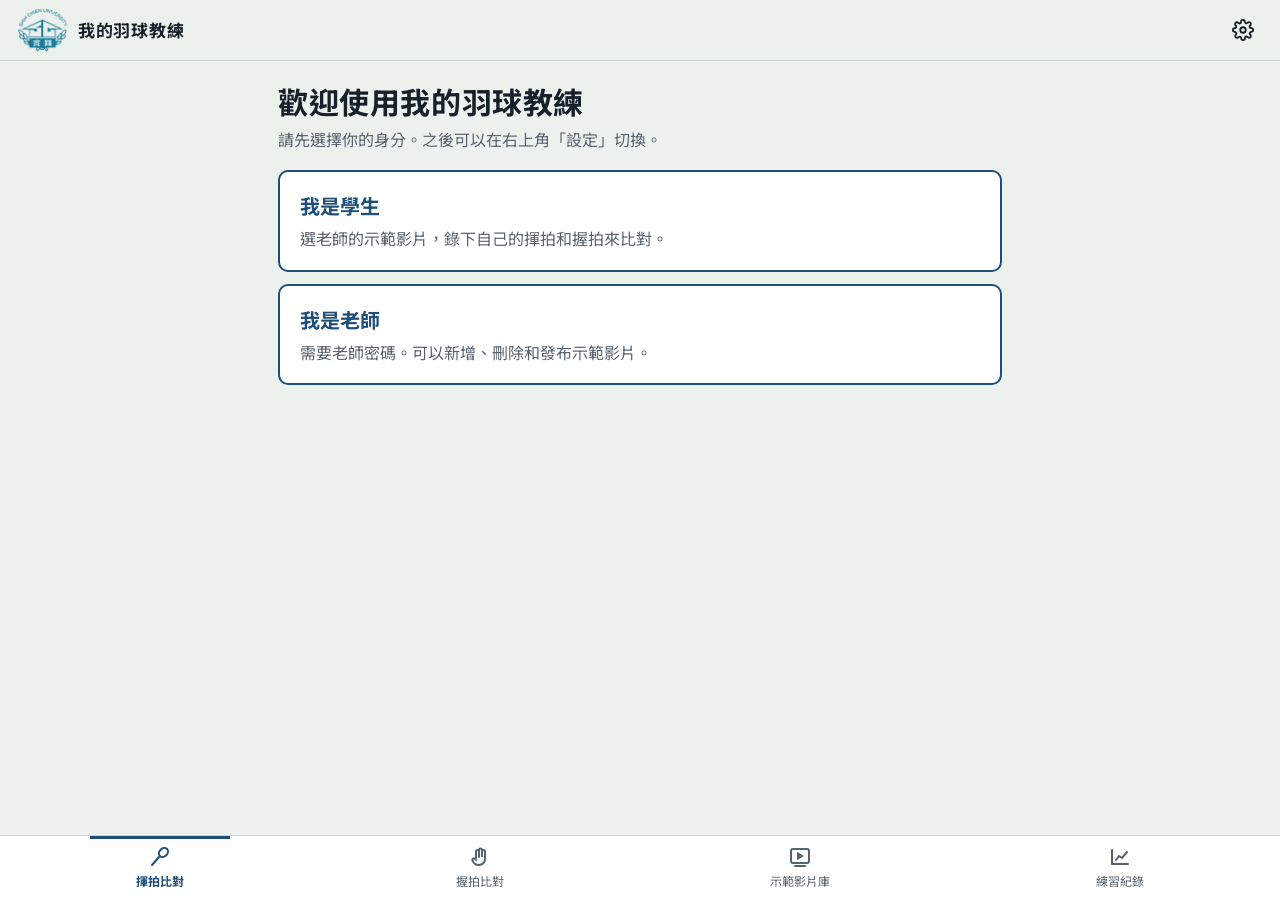
==== index.html @ 2dd499fa "Add files via upload" ====
<!doctype html>
<html lang="zh-Hant-TW">
<head>
  <meta charset="utf-8">
  <meta name="viewport" content="width=device-width, initial-scale=1, viewport-fit=cover">
  <meta name="theme-color" content="#EDF1EE">
  <meta name="description" content="拍下你的揮拍與握拍，和老師的示範逐一比對角度、速度與位置。">
  <title>我的羽球教練</title>
  <link rel="manifest" href="manifest.webmanifest">
  <link rel="icon" type="image/png" href="icons/icon-192.png">
  <link rel="apple-touch-icon" href="icons/apple-touch-icon.png">
  <meta name="apple-mobile-web-app-capable" content="yes">
  <meta name="mobile-web-app-capable" content="yes">
  <meta name="apple-mobile-web-app-title" content="我的羽球教練">
  <meta name="apple-mobile-web-app-status-bar-style" content="default">
  <link rel="preconnect" href="https://fonts.googleapis.com">
  <link rel="preconnect" href="https://fonts.gstatic.com" crossorigin>
  <link rel="stylesheet" href="https://fonts.googleapis.com/css2?family=Barlow+Condensed:wght@500;600;700&family=Noto+Sans+TC:wght@400;500;700&display=swap">
  <link rel="stylesheet" href="css/app.css">
</head>
<body>
  <header class="topbar">
    <div class="brand">
      <img class="brand-logo" src="images/usc-logo.png" alt="實踐大學校徽" width="50" height="44">
      <span>我的羽球教練</span>
      <span id="roleBadge" class="role-badge" hidden>老師</span>
    </div>
    <button class="icon-btn" id="btnSettings" type="button" aria-label="設定">
      <svg viewBox="0 0 24 24" fill="none" stroke="currentColor" stroke-width="2" stroke-linecap="round" aria-hidden="true"><circle cx="12" cy="12" r="3"/><path d="M19.4 15a1.7 1.7 0 0 0 .3 1.8l.1.1a2 2 0 1 1-2.8 2.8l-.1-.1a1.7 1.7 0 0 0-1.8-.3 1.7 1.7 0 0 0-1 1.5V21a2 2 0 1 1-4 0v-.1a1.7 1.7 0 0 0-1.1-1.5 1.7 1.7 0 0 0-1.8.3l-.1.1a2 2 0 1 1-2.8-2.8l.1-.1a1.7 1.7 0 0 0 .3-1.8 1.7 1.7 0 0 0-1.5-1H3a2 2 0 1 1 0-4h.1a1.7 1.7 0 0 0 1.5-1.1 1.7 1.7 0 0 0-.3-1.8l-.1-.1a2 2 0 1 1 2.8-2.8l.1.1a1.7 1.7 0 0 0 1.8.3H9a1.7 1.7 0 0 0 1-1.5V3a2 2 0 1 1 4 0v.1a1.7 1.7 0 0 0 1 1.5 1.7 1.7 0 0 0 1.8-.3l.1-.1a2 2 0 1 1 2.8 2.8l-.1.1a1.7 1.7 0 0 0-.3 1.8V9a1.7 1.7 0 0 0 1.5 1H21a2 2 0 1 1 0 4h-.1a1.7 1.7 0 0 0-1.5 1z"/></svg>
    </button>
  </header>

  <main id="main" tabindex="-1">
    <div class="boot">載入中…</div>
  </main>

  <nav class="tabbar" aria-label="主要功能">
    <a href="#swing" data-tab="swing">
      <svg viewBox="0 0 24 24" fill="none" stroke="currentColor" stroke-width="2" stroke-linecap="round" aria-hidden="true"><path d="M4 20 L11 12"/><ellipse cx="15.5" cy="7.5" rx="4" ry="5" transform="rotate(45 15.5 7.5)"/></svg>
      揮拍比對
    </a>
    <a href="#grip" data-tab="grip">
      <svg viewBox="0 0 24 24" fill="none" stroke="currentColor" stroke-width="2" stroke-linecap="round" stroke-linejoin="round" aria-hidden="true"><path d="M8 13V6.5a1.5 1.5 0 0 1 3 0V12"/><path d="M11 11V5a1.5 1.5 0 0 1 3 0v6"/><path d="M14 11V6.5a1.5 1.5 0 0 1 3 0V14a6 6 0 0 1-6 6h-.5a6 6 0 0 1-4.6-2.2L4.5 15.6a1.6 1.6 0 0 1 2.4-2L8 15"/></svg>
      握拍比對
    </a>
    <a href="#library" data-tab="library">
      <svg viewBox="0 0 24 24" fill="none" stroke="currentColor" stroke-width="2" stroke-linecap="round" aria-hidden="true"><rect x="3" y="4" width="18" height="14" rx="2"/><path d="M10 8.5v5l4-2.5z" fill="currentColor"/><path d="M7 21h10"/></svg>
      示範影片庫
    </a>
    <a href="#history" data-tab="history">
      <svg viewBox="0 0 24 24" fill="none" stroke="currentColor" stroke-width="2" stroke-linecap="round" aria-hidden="true"><path d="M4 19V5"/><path d="M4 19h16"/><path d="M8 15l3-4 3 2 5-6"/></svg>
      練習紀錄
    </a>
  </nav>

  <div id="toast" role="status" aria-live="polite"></div>
  <script type="module" src="js/app.js?v=9"></script>
</body>
</html>
---- css/app.css ----
/* 我的羽球教練：以硬地球場為設計語彙。球場藍作為影像舞台，白色邊線同時是骨架線條 */
:root {
  --court: #1E4E79;
  --court-deep: #143856;
  --line: #F4F6F1;
  --paper: #EDF1EE;
  --surface: #FFFFFF;
  --ink: #17212B;
  --muted: #56636E;
  --rule: #CBD4D0;
  --teacher: #F2A900;
  --student: #FF5C4D;
  --good: #1E8A5A;
  --font-text: "Noto Sans TC", "PingFang TC", "Microsoft JhengHei", "Heiti TC", sans-serif;
  --font-num: "Barlow Condensed", "Arial Narrow", "Noto Sans TC", sans-serif;
  --radius-s: 4px;
  --radius-m: 10px;
  --nav-h: 64px;
  box-sizing: border-box;
  padding-top: env(safe-area-inset-top, 0px);
}
*, *::before, *::after { box-sizing: inherit; }
html { -webkit-text-size-adjust: 100%; scroll-padding-top: env(safe-area-inset-top, 0px); }
body {
  margin: 0; background: var(--paper); color: var(--ink);
  font-family: var(--font-text); font-size: 16px; line-height: 1.6;
  padding-bottom: calc(var(--nav-h) + env(safe-area-inset-bottom, 0px));
}
button, input, select { font: inherit; color: inherit; }
img, video, canvas { max-width: 100%; display: block; }
:focus-visible { outline: 3px solid var(--teacher); outline-offset: 2px; }

/* 上方列 */
.topbar {
  position: sticky; top: env(safe-area-inset-top, 0px); z-index: 20;
  display: flex; align-items: center; justify-content: space-between;
  padding: 8px 18px; background: var(--paper); border-bottom: 1px solid var(--rule);
}
.brand { display: flex; align-items: center; gap: 10px; font-weight: 700; font-size: 17px; letter-spacing: 0.04em; }
.role-badge { font-size: 12px; font-weight: 700; padding: 1px 8px; border-radius: 999px; background: var(--teacher); color: var(--ink); letter-spacing: 0; }
.role-badge[hidden] { display: none; }
.role-badge.student { background: #D6E3EF; color: var(--court-deep); }
.role-pick { display: grid; gap: 12px; }
.role-card {
  display: flex; flex-direction: column; gap: 4px; text-align: left; cursor: pointer;
  padding: 18px 20px; border: 2px solid var(--court); border-radius: var(--radius-m); background: var(--surface);
}
.role-card strong { font-size: 20px; color: var(--court); }
.role-card span { color: var(--muted); }
.role-card:hover { background: #E2EAF1; }
.field input[type="password"] { min-height: 46px; padding: 0 12px; border: 2px solid var(--rule); border-radius: var(--radius-s); background: var(--surface); }
.brand-logo { height: 44px; width: auto; display: block; }
.icon-btn { background: none; border: 0; padding: 8px; border-radius: 50%; cursor: pointer; display: grid; place-items: center; }
.icon-btn svg { width: 22px; height: 22px; }

main { max-width: 760px; margin: 0 auto; padding: 18px 18px 32px; }
main:focus { outline: none; }

/* 底部分頁 */
.tabbar {
  position: fixed; left: 0; right: 0; bottom: 0; z-index: 30;
  display: grid; grid-template-columns: repeat(4, 1fr);
  background: var(--surface); border-top: 1px solid var(--rule);
  padding-bottom: env(safe-area-inset-bottom, 0px);
}
.tabbar a {
  height: var(--nav-h); display: flex; flex-direction: column; align-items: center; justify-content: center; gap: 2px;
  color: var(--muted); text-decoration: none; font-size: 12px; position: relative;
}
.tabbar svg { width: 24px; height: 24px; }
.tabbar a[aria-current="page"] { color: var(--court); font-weight: 700; }
.tabbar a[aria-current="page"]::before { content: ""; position: absolute; top: 0; left: 28%; right: 28%; height: 3px; background: var(--court); }

/* 標題區 */
.screen-head { margin: 4px 0 18px; }
.screen-head h1 { font-size: 26px; line-height: 1.25; margin: 0; font-weight: 700; letter-spacing: 0.02em; }
.lede { margin: 6px 0 0; color: var(--muted); max-width: 34em; }
.back { display: inline-flex; align-items: center; gap: 2px; background: none; border: 0; padding: 4px 0; margin-bottom: 6px; color: var(--court); cursor: pointer; font-weight: 500; }
.back svg { width: 18px; height: 18px; }
h2 { font-size: 18px; margin: 28px 0 10px; }

/* 舞台：球場藍 + 白色邊線 */
.stage {
  position: relative; background: var(--court); border-radius: var(--radius-m);
  aspect-ratio: 4 / 3; overflow: hidden; color: var(--line);
}
.stage.tall { aspect-ratio: 3 / 4; }
.stage::after {
  content: ""; position: absolute; inset: 10px; border: 2px solid rgba(244, 246, 241, 0.55);
  border-radius: 3px; pointer-events: none;
}
.stage::before {
  content: ""; position: absolute; left: 10px; right: 10px; top: 50%; height: 2px;
  background: rgba(244, 246, 241, 0.22); pointer-events: none;
}
.stage-media, .stage-overlay, .stage-img { position: absolute; inset: 0; width: 100%; height: 100%; object-fit: contain; }
.stage-overlay { pointer-events: none; }
.stage.mirror .stage-media, .stage.mirror .stage-overlay { transform: scaleX(-1); }
.stage-hint {
  position: absolute; left: 50%; bottom: 20px; transform: translateX(-50%); z-index: 3;
  background: rgba(20, 56, 86, 0.88); color: var(--line); padding: 6px 14px; border-radius: 999px;
  font-size: 14px; white-space: nowrap; max-width: calc(100% - 40px); overflow: hidden; text-overflow: ellipsis;
}
.stage-hint.ok { background: var(--good); }
.stage-count {
  position: absolute; inset: 0; display: grid; place-items: center; z-index: 4;
  font-family: var(--font-num); font-weight: 700; font-size: 120px; color: var(--line);
  text-shadow: 0 2px 20px rgba(0, 0, 0, 0.35);
}
.stage.recording::after { border-color: var(--student); border-width: 3px; }
.rec-time {
  position: absolute; top: 20px; left: 22px; z-index: 3; font-family: var(--font-num); font-size: 22px; font-weight: 600;
  display: flex; align-items: center; gap: 8px;
}
.rec-time::before { content: ""; width: 10px; height: 10px; border-radius: 50%; background: var(--student); }
.stage-tag {
  position: absolute; top: 18px; left: 20px; z-index: 3; font-size: 13px; padding: 2px 10px; border-radius: 999px;
  background: var(--teacher); color: var(--ink); font-weight: 700;
}
.stage-tag.student { background: var(--student); color: #fff; }

/* 穩定度圓環 */
.hold-ring { position: absolute; top: 18px; right: 18px; width: 54px; height: 54px; z-index: 3; }
.hold-ring circle { fill: none; stroke-width: 5; }
.hold-ring .bg { stroke: rgba(244, 246, 241, 0.3); }
.hold-ring .fg { stroke: var(--line); stroke-linecap: round; transform: rotate(-90deg); transform-origin: 50% 50%; transition: stroke-dashoffset 0.1s linear; }

/* 控制列 */
.controls { display: flex; flex-wrap: wrap; align-items: center; gap: 12px; margin-top: 14px; }
.controls.center { justify-content: center; }
.rec-btn {
  width: 72px; height: 72px; border-radius: 50%; border: 4px solid var(--ink); background: var(--surface);
  display: grid; place-items: center; cursor: pointer; padding: 0;
}
.rec-btn span { width: 52px; height: 52px; border-radius: 50%; background: var(--student); transition: border-radius 0.2s, width 0.2s, height 0.2s; }
.rec-btn.on span { width: 28px; height: 28px; border-radius: 6px; }
.rec-btn:disabled { opacity: 0.5; }

.btn {
  display: inline-flex; align-items: center; justify-content: center; gap: 8px;
  min-height: 48px; padding: 0 20px; border-radius: var(--radius-s); border: 2px solid var(--court);
  background: var(--court); color: var(--line); font-weight: 700; cursor: pointer; text-decoration: none;
}
.btn.secondary { background: transparent; color: var(--court); }
.btn.quiet { border-color: transparent; background: transparent; color: var(--muted); font-weight: 500; }
.btn.danger { background: transparent; color: #B3261E; border-color: #E2B4B0; }
.btn:disabled { opacity: 0.45; cursor: default; }
.btn svg { width: 20px; height: 20px; }
.btn-row { display: grid; grid-template-columns: 1fr 1fr; gap: 10px; margin-top: 16px; }
.btn-row.one { grid-template-columns: 1fr; }

/* 分段選擇 */
.seg { display: inline-flex; border: 2px solid var(--court); border-radius: var(--radius-s); overflow: hidden; flex-wrap: wrap; }
.seg button { border: 0; background: transparent; padding: 8px 14px; cursor: pointer; color: var(--court); font-weight: 500; min-height: 40px; }
.seg button + button { border-left: 2px solid var(--court); }
.seg button[aria-checked="true"] { background: var(--court); color: var(--line); }

.field { display: flex; flex-direction: column; gap: 6px; margin-bottom: 16px; }
.field-label { font-weight: 700; font-size: 15px; }
.field-hint { color: var(--muted); font-size: 14px; }
.field input[type="text"], .field select {
  min-height: 46px; padding: 0 12px; border: 2px solid var(--rule); border-radius: var(--radius-s); background: var(--surface);
}
.field input[type="text"]:focus, .field select:focus { border-color: var(--court); outline: none; }

/* 示範列表 */
.tpl-list { display: flex; flex-direction: column; border-top: 1px solid var(--rule); }
.tpl-row {
  display: grid; grid-template-columns: 76px 1fr auto; gap: 14px; align-items: center;
  padding: 12px 0; border-bottom: 1px solid var(--rule); background: none; border-left: 0; border-right: 0; border-top: 0;
  text-align: left; cursor: pointer; width: 100%;
}
.tpl-row:hover .tpl-name { color: var(--court); }
.tpl-thumb { width: 76px; height: 57px; border-radius: var(--radius-s); background: var(--court); object-fit: cover; }
.tpl-name { font-weight: 700; font-size: 17px; line-height: 1.35; }
.chips { display: flex; flex-wrap: wrap; gap: 6px; margin-top: 4px; }
.chip { font-size: 12.5px; padding: 1px 8px; border-radius: 999px; background: #DCE4E0; color: var(--ink); }
.chip.swing { background: #D6E3EF; color: var(--court-deep); }
.chip.grip { background: #F7E6B5; color: #5C4200; }
.tpl-go { color: var(--muted); }
.tpl-go svg { width: 20px; height: 20px; }

.empty { padding: 26px 20px; border: 2px dashed var(--rule); border-radius: var(--radius-m); text-align: center; }
.empty h3 { margin: 0 0 6px; font-size: 18px; }
.empty p { margin: 0 auto 16px; color: var(--muted); max-width: 26em; }

.guide { margin: 14px 0 0; padding: 0; list-style: none; }
.guide li { position: relative; padding: 4px 0 4px 22px; }
.guide li::before { content: ""; position: absolute; left: 4px; top: 14px; width: 8px; height: 2px; background: var(--court); }

/* 進度 */
.progress { height: 8px; background: #D4DCD8; border-radius: 99px; overflow: hidden; margin-top: 14px; }
.progress > div { height: 100%; width: 0; background: var(--court); transition: width 0.15s; }
.progress .indeterminate { width: 35%; animation: indet 1.2s ease-in-out infinite; }
@keyframes indet { 0% { transform: translateX(-100%); } 100% { transform: translateX(300%); } }
.row-actions { display: flex; flex-direction: column; align-items: flex-end; gap: 6px; }
.row-actions .btn { min-height: 36px; padding: 0 12px; font-size: 14px; }
.chip.pub { background: #D3EBDD; color: #145C3C; }
.chip.unpub { background: #FBE3CF; color: #7A3B00; }
.progress-text { margin-top: 6px; color: var(--muted); font-size: 14px; }

/* 修剪 */
.trim { margin-top: 14px; display: grid; gap: 4px; }
.trim-row { display: grid; grid-template-columns: 3.5em 1fr 4em; gap: 10px; align-items: center; }
.trim-row output { font-family: var(--font-num); font-size: 18px; text-align: right; }
input[type="range"] { width: 100%; accent-color: var(--court); height: 32px; }

/* 計分板 */
.scoreboard {
  background: var(--court); color: var(--line); border-radius: var(--radius-m); padding: 22px 22px 18px;
  position: relative; overflow: hidden;
}
.scoreboard::after { content: ""; position: absolute; inset: 8px; border: 2px solid rgba(244, 246, 241, 0.4); border-radius: 3px; pointer-events: none; }
.score-main { display: flex; align-items: flex-end; gap: 16px; }
.score-num { font-family: var(--font-num); font-weight: 700; font-size: 104px; line-height: 0.82; letter-spacing: -0.01em; }
.score-cap { padding-bottom: 6px; }
.score-cap strong { display: block; font-size: 20px; }
.score-cap span { opacity: 0.8; font-size: 14px; }
.subscores { display: grid; grid-template-columns: repeat(auto-fit, minmax(88px, 1fr)); gap: 14px 18px; margin-top: 22px; }
.sub-name { font-size: 14px; opacity: 0.85; }
.sub-val { font-family: var(--font-num); font-size: 30px; font-weight: 600; line-height: 1.1; }
.sub-bar { height: 4px; background: rgba(244, 246, 241, 0.25); margin-top: 4px; }
.sub-bar > div { height: 100%; background: var(--line); }

/* 回饋 */
.notes { list-style: none; padding: 0; margin: 0; border-top: 1px solid var(--rule); }
.notes li { padding: 12px 0 12px 28px; border-bottom: 1px solid var(--rule); position: relative; }
.notes li::before { content: ""; position: absolute; left: 4px; top: 20px; width: 12px; height: 12px; border-radius: 50%; background: var(--student); }
.notes.good li::before { background: var(--good); }
.notes .detail { display: block; color: var(--muted); font-size: 14px; }

.legend { display: flex; gap: 16px; font-size: 14px; margin: 8px 0; flex-wrap: wrap; }
.legend span { display: inline-flex; align-items: center; gap: 6px; }
.legend i { width: 18px; height: 4px; border-radius: 2px; display: inline-block; }

.player-bar { display: grid; grid-template-columns: auto 1fr; gap: 12px; align-items: center; margin-top: 10px; }
.play-btn { width: 44px; height: 44px; border-radius: 50%; border: 0; background: var(--ink); color: var(--paper); cursor: pointer; display: grid; place-items: center; }
.play-btn svg { width: 20px; height: 20px; }

.pair { display: grid; grid-template-columns: 1fr 1fr; gap: 8px; }
.pair .stage { aspect-ratio: 3 / 4; }
.pair .stage::before { display: none; }

.chart-box { background: var(--surface); border: 1px solid var(--rule); border-radius: var(--radius-m); padding: 12px; }
.chart-box canvas { width: 100%; height: 200px; }
.chart-box select { min-height: 40px; border: 2px solid var(--rule); border-radius: var(--radius-s); padding: 0 8px; background: var(--surface); max-width: 100%; }

.table-wrap { overflow-x: auto; }
table.detail-table { width: 100%; border-collapse: collapse; font-size: 15px; }
.detail-table th, .detail-table td { text-align: left; padding: 9px 6px; border-bottom: 1px solid var(--rule); white-space: nowrap; }
.detail-table th { font-weight: 500; color: var(--muted); font-size: 13px; }
.detail-table td.num { font-family: var(--font-num); font-size: 18px; text-align: right; }
.detail-table th.num { text-align: right; }

/* 握拍步驟 */
.steps { display: flex; gap: 6px; margin-bottom: 14px; }
.steps span { flex: 1; font-size: 13px; padding-top: 6px; border-top: 4px solid var(--rule); color: var(--muted); }
.steps span[aria-current="step"] { border-color: var(--court); color: var(--ink); font-weight: 700; }
.steps span.done { border-color: var(--good); }
.step-box { display: grid; grid-template-columns: 1fr auto; gap: 14px; align-items: start; margin-bottom: 14px; }
.step-box h2 { margin: 0 0 4px; }
.step-box p { margin: 0; color: var(--muted); }
.step-ref { width: 96px; border-radius: var(--radius-s); border: 3px solid var(--teacher); }
.step-ref-cap { font-size: 12px; color: var(--muted); text-align: center; }

.history-row { display: grid; grid-template-columns: 1fr auto; gap: 12px; padding: 14px 0; border-bottom: 1px solid var(--rule); align-items: center; }
.history-score { font-family: var(--font-num); font-size: 40px; font-weight: 700; line-height: 1; color: var(--court); }
.history-meta { color: var(--muted); font-size: 14px; }
.history-tip { font-size: 14px; margin-top: 2px; }

.section-actions { display: flex; flex-wrap: wrap; gap: 10px; margin: 6px 0 18px; }
.note-box { background: #E2EAF1; border-left: 4px solid var(--court); padding: 12px 14px; border-radius: var(--radius-s); font-size: 15px; margin-top: 16px; }
.note-box.warn { background: #FBEFD0; border-color: var(--teacher); }

dialog.sheet {
  border: 0; border-radius: var(--radius-m); padding: 0; width: min(520px, calc(100% - 24px)); max-height: calc(100% - 40px);
  background: var(--paper); color: var(--ink);
}
dialog.sheet::backdrop { background: rgba(20, 56, 86, 0.5); }
.sheet-body { padding: 20px; }
.sheet-head { display: flex; justify-content: space-between; align-items: center; margin-bottom: 14px; }
.sheet-head h2 { margin: 0; }

#toast {
  position: fixed; left: 50%; bottom: calc(var(--nav-h) + 16px + env(safe-area-inset-bottom, 0px)); transform: translate(-50%, 20px);
  background: var(--ink); color: var(--paper); padding: 10px 18px; border-radius: 999px; z-index: 50;
  opacity: 0; pointer-events: none; transition: opacity 0.2s, transform 0.2s; max-width: calc(100% - 32px); text-align: center;
}
#toast.show { opacity: 1; transform: translate(-50%, 0); }

.boot { padding: 60px 0; text-align: center; color: var(--muted); }
.sr-only { position: absolute; width: 1px; height: 1px; overflow: hidden; clip: rect(0 0 0 0); white-space: nowrap; }

@media (min-width: 700px) {
  .screen-head h1 { font-size: 30px; }
  .stage.tall { aspect-ratio: 4 / 3; }
}
@media (prefers-reduced-motion: reduce) {
  *, *::before, *::after { transition: none !important; animation: none !important; }
}

/* ───────── 動作分析3D實驗室 ───────── */
.lab-entry { margin: 0 0 18px; display: grid; gap: 6px; }
.lab-entry .btn { width: 100%; background: #0E1C2B; border-color: #0E1C2B; }
.lab-entry .field-hint { margin: 0; }
.btn.small { min-height: 38px; padding: 0 12px; font-size: 14px; }
.lab { display: grid; gap: 10px; }
.lab-controls { display: flex; flex-wrap: wrap; gap: 10px; align-items: center; justify-content: space-between; }
.lab-views { display: flex; gap: 6px; }
.lab-view { min-height: 40px; padding: 0 12px; font-weight: 500; }
.lab-stage { position: relative; border-radius: var(--radius-m); overflow: hidden; background: #07111B; height: min(72vh, 150vw); }
.lab-canvas { display: block; width: 100%; height: 100%; touch-action: none; cursor: grab; }
.lab-canvas:active { cursor: grabbing; }
@media (orientation: landscape) { .lab-stage { height: min(78vh, 56vw); } }
.lab-player .player-bar { margin-top: 0; }
.lab-track { position: relative; padding-top: 26px; }
.lab-marks { position: absolute; left: 0; right: 0; top: 0; height: 24px; }
.lab-mark {
  position: absolute; top: 0; transform: translateX(-50%); border: 1px solid var(--court); background: var(--surface); color: var(--court);
  font-size: 12px; line-height: 1; padding: 4px 7px; border-radius: 999px; cursor: pointer; white-space: nowrap;
}
.lab-mark::after { content: ""; position: absolute; left: 50%; top: 100%; width: 1px; height: 6px; background: var(--court); }
.lab-time { margin-left: auto; font-family: var(--font-num); font-size: 16px; color: var(--muted); }
.lab-caption:empty { display: none; }
.lab-caption { background: #0E1C2B; color: #E6EEF5; border-radius: var(--radius-m); padding: 12px 14px; }
.lab-caption ul { list-style: none; margin: 6px 0 0; padding: 0; display: grid; gap: 4px; }
.lab-caption li { display: flex; flex-wrap: wrap; gap: 4px 12px; align-items: baseline; }
.lab-part { min-width: 8em; }
.lab-val { font-family: var(--font-num); font-size: 18px; font-weight: 600; }
.lab-val.blue { color: #2F7FD1; }
.lab-val.orange { color: #D9651A; }
.lab-caption .lab-val.blue { color: #4EA8FF; }
.lab-caption .lab-val.orange { color: #FF8A3D; }
.lab-diff { font-family: var(--font-num); font-size: 16px; color: var(--muted); }
.lab-caption .lab-diff { color: #AFC2D3; }
.lab-note { margin: 4px 0 0; font-size: 13.5px; color: var(--muted); }
.lab-legend i { height: 6px; }
.lab-videos { margin-top: 14px; border: 1px solid var(--rule); border-radius: var(--radius-m); padding: 10px 12px; background: var(--surface); }
.lab-videos summary, .lab-preview summary { cursor: pointer; font-weight: 700; min-height: 32px; display: flex; align-items: center; }
.lab-videos .pair { margin-top: 10px; }
.lab-novideo { display: grid; place-items: center; text-align: center; padding: 12px; }
.lab-novideo p { position: relative; z-index: 1; margin: 0; font-size: 14px; }
.lab-tag.blue { background: #4EA8FF; color: #06121E; }
.lab-tag.orange { background: #FF8A3D; color: #1E0E02; }
.lab-preview { margin: 16px 0; border: 1px solid var(--rule); border-radius: var(--radius-m); padding: 10px 12px; background: var(--surface); }
.lab-preview .lab { margin-top: 10px; }
.lab-diffs { list-style: none; margin: 0; padding: 0; display: grid; gap: 10px; }
.lab-diffs button {
  width: 100%; text-align: left; display: grid; gap: 6px; padding: 12px 14px; cursor: pointer;
  background: var(--surface); border: 1px solid var(--rule); border-left: 4px solid #FF8A3D; border-radius: var(--radius-s);
}
.lab-diffs button:hover { border-color: #FF8A3D; }
.lab-diff-head { display: flex; flex-wrap: wrap; gap: 6px; align-items: center; }
.lab-diff-head strong { font-size: 16px; }
.lab-diff-vals { display: flex; flex-wrap: wrap; gap: 4px 14px; align-items: baseline; }
.lab-diff-advice { font-size: 15px; }
.lab-diffs .detail { color: var(--muted); font-size: 13.5px; }
.lab-diff-go { font-size: 13px; color: var(--court); }
.chip.sev-high { background: #FFD9D6; color: #8C1D18; }
.chip.sev-low { background: #FDEBC8; color: #6B4A00; }

/* ───────── v9：多球拆解、即時數據、練習方法 ───────── */
.lab-hero { background: #0E1C2B; color: #E6EEF5; border-radius: var(--radius-m); padding: 16px 18px; margin-bottom: 14px; display: grid; gap: 8px; }
.lab-hero-num { display: flex; align-items: baseline; gap: 8px; }
.lab-hero-num b { font-family: var(--font-num); font-size: 48px; line-height: 1; color: #FF8A3D; }
.lab-hero-num span { font-size: 20px; font-weight: 700; }
.lab-hero p { margin: 0; line-height: 1.6; }
.lab-hero .chips { margin: 0; }
.shot-picker { margin: 0 0 16px; }
.shot-sum { margin: 0 0 8px; color: var(--muted); font-size: 14.5px; }
.shot-row { display: flex; gap: 8px; overflow-x: auto; padding-bottom: 4px; }
.shot-chip {
  flex: 0 0 auto; display: grid; gap: 1px; text-align: left; padding: 8px 12px; min-width: 88px; cursor: pointer;
  border: 2px solid var(--rule); border-radius: var(--radius-s); background: var(--surface);
}
.shot-chip[aria-pressed="true"] { border-color: #FF8A3D; background: #FFF3EA; }
.shot-no { font-weight: 700; font-size: 14px; }
.shot-time { font-family: var(--font-num); font-size: 14px; color: var(--muted); }
.shot-score { font-family: var(--font-num); font-size: 18px; font-weight: 600; }
.shot-tag { font-size: 11.5px; border-radius: 999px; padding: 0 6px; justify-self: start; }
.shot-tag.best { background: #D3EBDD; color: #145C3C; }
.shot-tag.worst { background: #FFD9D6; color: #8C1D18; }
.lab-metrics { overflow-x: auto; }
.lab-metrics table { width: 100%; border-collapse: collapse; background: #0E1C2B; color: #DCE7F0; border-radius: var(--radius-m); overflow: hidden; font-size: 14px; }
.lab-metrics td:first-child { white-space: normal; min-width: 6.5em; }
.lab-metrics th, .lab-metrics td { padding: 6px 8px; text-align: left; white-space: nowrap; border-bottom: 1px solid rgba(120,175,230,0.15); }
.lab-metrics th { font-weight: 500; color: #9FB3C6; font-size: 12.5px; }
.lab-metrics th.blue { color: #4EA8FF; } .lab-metrics th.orange { color: #FF8A3D; }
.lab-metrics td.num { font-family: var(--font-num); font-size: 16px; text-align: right; }
.lab-metrics th:not(:first-child) { text-align: right; }
.lab-metrics tr.warn td { color: #FF8B85; }
.lab-diffs li { display: grid; gap: 0; }
.lab-diffs li .drill { border: 1px solid var(--rule); border-top: 0; border-left: 4px solid var(--good); border-radius: 0 0 var(--radius-s) var(--radius-s); margin-top: -2px; }
.drill { background: #F1F8F3; padding: 10px 14px; display: grid; gap: 4px; }
.drill p { margin: 0; font-size: 14.5px; }
.drill-head { display: flex; flex-wrap: wrap; gap: 6px 10px; align-items: baseline; }
.drill-label { font-size: 12px; font-weight: 700; color: #145C3C; background: #D3EBDD; border-radius: 999px; padding: 1px 8px; }
.drill-dose { font-family: var(--font-num); font-size: 15px; color: var(--muted); }
.drill-cue { color: #145C3C; font-weight: 500; }
.practice { margin: 0; padding-left: 1.4em; display: grid; gap: 12px; }
.practice li { background: var(--surface); border: 1px solid var(--rule); border-radius: var(--radius-s); padding: 10px 14px; }
.practice li p { margin: 4px 0 0; font-size: 14.5px; }
.practice .detail { color: var(--muted); font-size: 13.5px; }
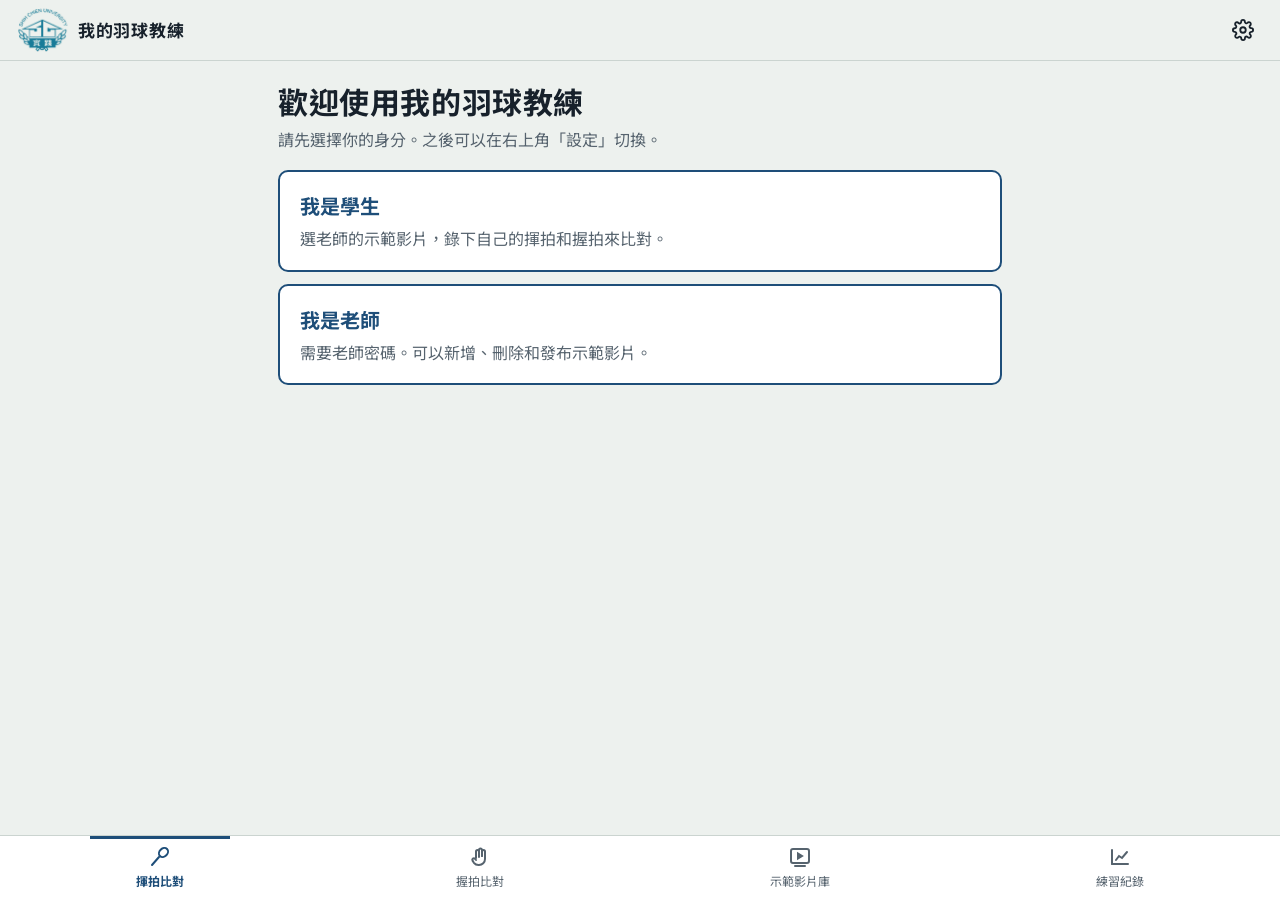
==== commit 19b77011: "Add files via upload" ====
--- a/index.html
+++ b/index.html
@@ -54,6 +54,6 @@
   </nav>
 
   <div id="toast" role="status" aria-live="polite"></div>
-  <script type="module" src="js/app.js?v=9"></script>
+  <script type="module" src="js/app.js?v=13"></script>
 </body>
 </html>
--- a/css/app.css
+++ b/css/app.css
@@ -401,3 +401,55 @@
 .practice li { background: var(--surface); border: 1px solid var(--rule); border-radius: var(--radius-s); padding: 10px 14px; }
 .practice li p { margin: 4px 0 0; font-size: 14.5px; }
 .practice .detail { color: var(--muted); font-size: 13.5px; }
+
+/* ───────── v10：練習紀錄（Google 試算表後台） ───────── */
+.trk-totals, .trk-account { background: var(--surface); border: 1px solid var(--rule); border-radius: var(--radius-m); padding: 14px 16px; margin-bottom: 16px; display: grid; gap: 6px; }
+.trk-totals > div { display: flex; flex-wrap: wrap; align-items: baseline; gap: 4px 12px; }
+.trk-totals b { font-family: var(--font-num); font-size: 30px; color: var(--court); }
+.trk-totals .field-hint { margin: 0; }
+.trk-totals .btn { justify-self: start; }
+.trk-k { font-size: 13px; color: var(--muted); }
+.trk-account b { font-size: 20px; }
+.trk-gbtn { min-height: 48px; margin: 4px 0 8px; }
+.trk-code-row { display: flex; gap: 10px; align-items: center; }
+.trk-code-row input { flex: 1; max-width: 12em; min-height: 46px; padding: 0 12px; border: 2px solid var(--rule); border-radius: var(--radius-s); background: var(--surface); font-family: var(--font-num); font-size: 22px; letter-spacing: 0.2em; }
+.trk-code { font-family: var(--font-num); font-size: 44px; font-weight: 700; letter-spacing: 0.25em; color: var(--court); margin: 12px 0 0; }
+.trk-filters { display: flex; flex-wrap: wrap; gap: 10px; align-items: center; margin-bottom: 14px; }
+.trk-filters select { min-height: 42px; border: 2px solid var(--rule); border-radius: var(--radius-s); padding: 0 8px; background: var(--surface); }
+.trk-check { display: inline-flex; align-items: center; gap: 6px; font-size: 14.5px; min-height: 42px; }
+.trk-check input { width: 18px; height: 18px; accent-color: var(--court); }
+.trk-kpis { display: grid; grid-template-columns: repeat(auto-fit, minmax(130px, 1fr)); gap: 10px; margin-bottom: 14px; }
+.trk-kpis > div { background: var(--surface); border: 1px solid var(--rule); border-radius: var(--radius-m); padding: 10px 12px; display: grid; gap: 2px; }
+.trk-kpis b { font-family: var(--font-num); font-size: 26px; color: var(--court); line-height: 1.1; }
+.trk-kpis > div.warn b { color: #B3261E; }
+.trk-table td { vertical-align: top; }
+.trk-table td b { font-weight: 700; }
+.trk-table .detail { color: var(--muted); font-size: 12.5px; font-family: var(--font-text); }
+.trk-table tr.idle td:first-child { box-shadow: inset 4px 0 0 #E8A09A; padding-left: 10px; }
+@media (max-width: 600px) {
+  .trk-table thead { display: none; }
+  .trk-table, .trk-table tbody { display: block; }
+  .trk-table tr { display: grid; grid-template-columns: repeat(3, 1fr); gap: 6px 10px; padding: 12px 0; border-bottom: 1px solid var(--rule); }
+  .trk-table td { border: 0; padding: 0; white-space: normal; text-align: left !important; font-size: 16px; }
+  .trk-table td.trk-who { grid-column: 1 / -1; }
+  .trk-table td[data-label]::before { content: attr(data-label); display: block; font-size: 12px; color: var(--muted); font-family: var(--font-text); }
+  .trk-table tr.idle td:first-child { box-shadow: none; padding-left: 0; }
+  .trk-table tr.idle { box-shadow: inset 4px 0 0 #E8A09A; padding-left: 12px; }
+}
+
+/* ───────── v11：實驗組／對照組 ───────── */
+.trk-period { background: var(--surface); border: 1px solid var(--rule); border-radius: var(--radius-m); padding: 12px 14px; margin-bottom: 8px; display: grid; gap: 6px; }
+.trk-period .field-hint { margin: 0; }
+.trk-period-row { display: flex; flex-wrap: wrap; gap: 8px; align-items: center; }
+.trk-period-row input[type="date"] { min-height: 42px; border: 2px solid var(--rule); border-radius: var(--radius-s); padding: 0 8px; background: var(--surface); }
+.trk-groups td:first-child { white-space: normal; min-width: 8.5em; }
+.trk-groups th.num, .trk-groups td.num { font-size: 16px; }
+.trk-groups th { color: var(--ink); font-weight: 700; font-size: 14px; }
+.trk-groups .all { background: #EEF3F7; }
+.chip.grp.exp { background: #FFE2CC; color: #7A3300; }
+.chip.grp.ctl { background: #D6E3EF; color: var(--court-deep); }
+.chip.grp.none { background: #E4E7E5; color: var(--muted); }
+.trk-who .chip { margin-right: 4px; font-size: 12px; }
+.trk-paste { width: 100%; min-height: 180px; padding: 10px 12px; border: 2px solid var(--rule); border-radius: var(--radius-s); background: var(--surface); font-family: ui-monospace, Menlo, Consolas, monospace; font-size: 14px; line-height: 1.5; }
+.trk-paste:focus { border-color: var(--court); outline: none; }
+.guide-steps { padding-left: 1.3em; margin: 0 0 14px; display: grid; gap: 6px; }
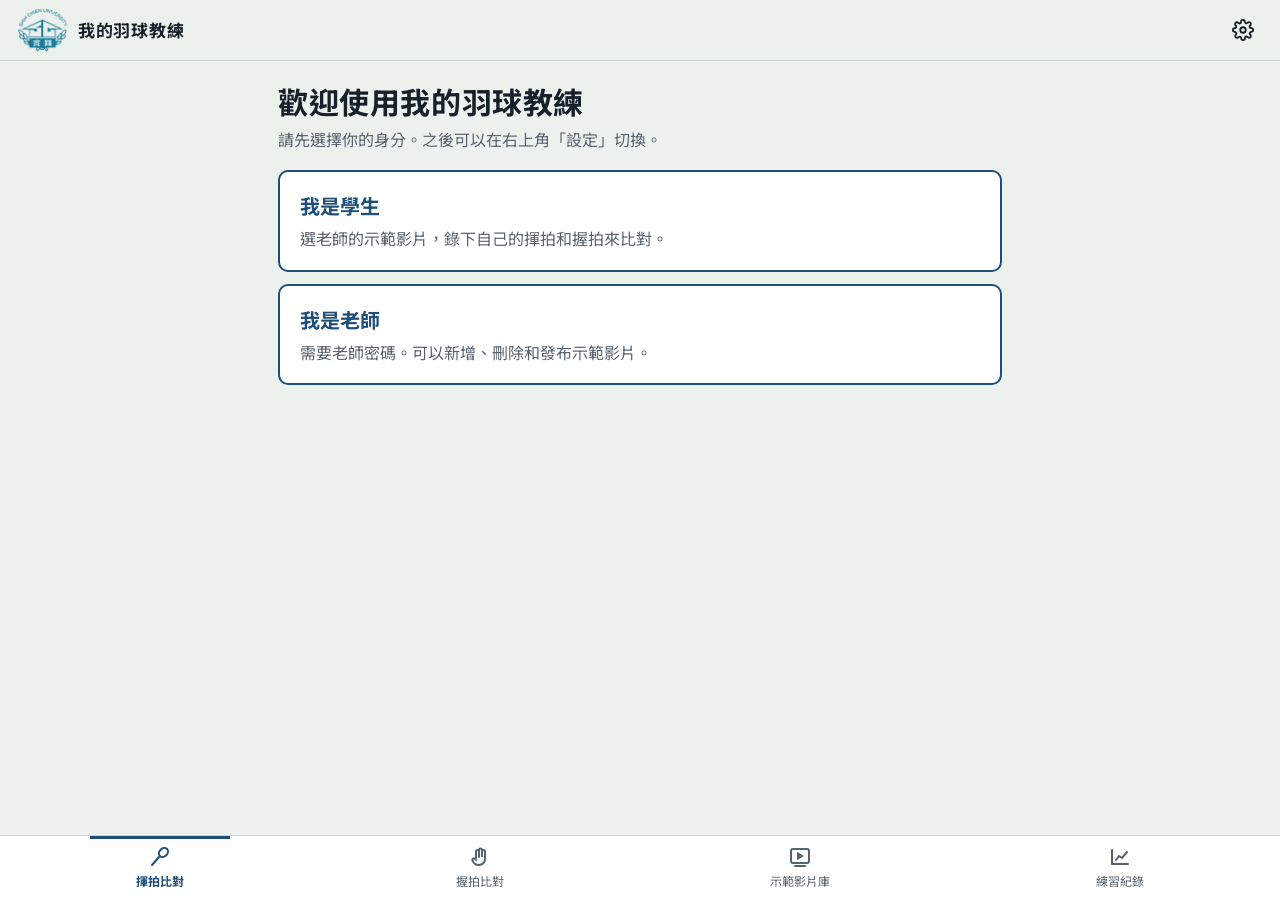
==== commit a45001e6: "Add files via upload" ====
--- a/index.html
+++ b/index.html
@@ -54,6 +54,6 @@
   </nav>
 
   <div id="toast" role="status" aria-live="polite"></div>
-  <script type="module" src="js/app.js?v=13"></script>
+  <script type="module" src="js/app.js?v=14"></script>
 </body>
 </html>
